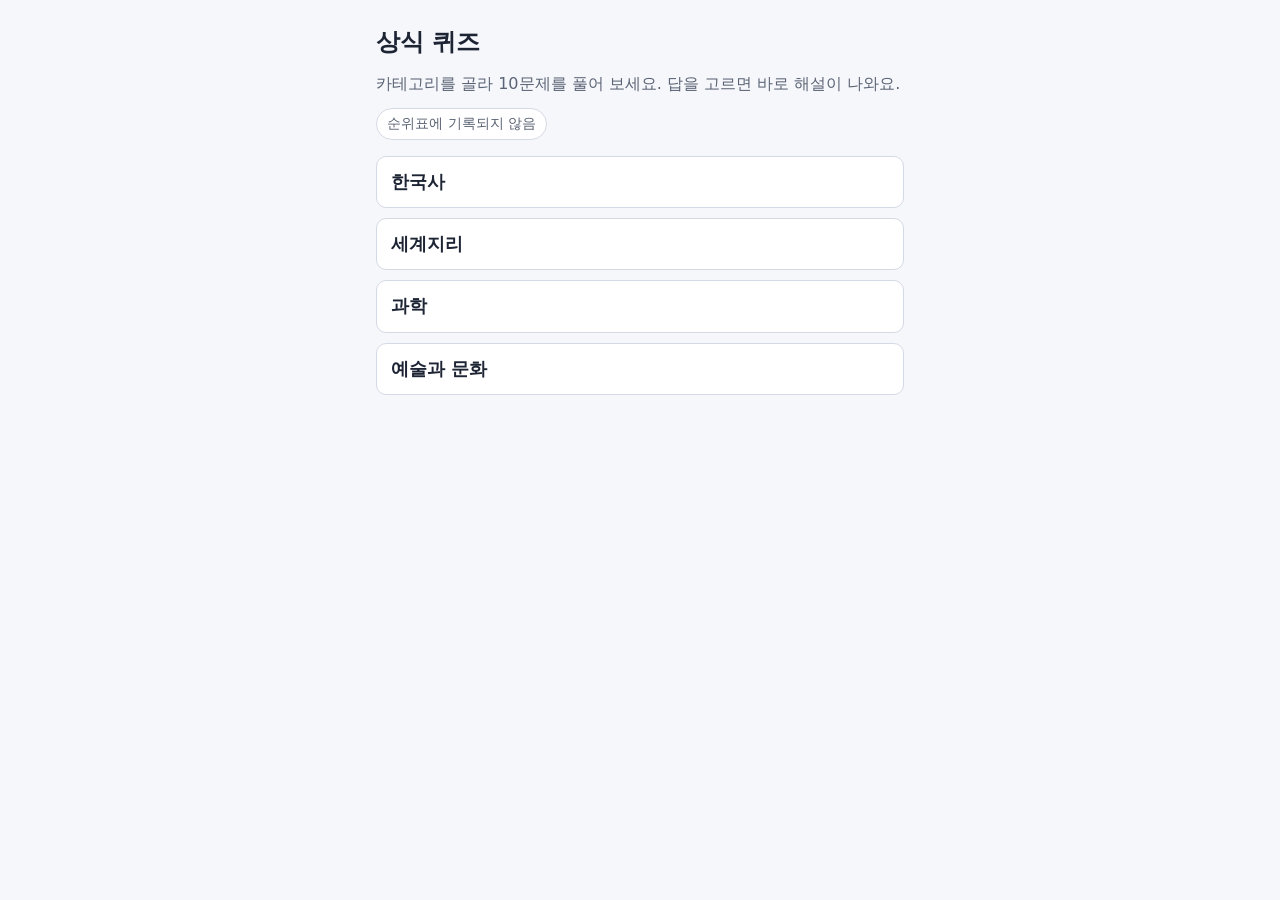
==== Study03_Quiz_A/index.html @ 8b25fad3 "feat: practice mode UI (stage 1) Co-Authored-By: Claude Sonnet 5.5 <noreply@anthropic.com> Claude-Se" ====
<!doctype html>
<html lang="ko">
<head>
  <meta charset="utf-8">
  <meta name="viewport" content="width=device-width, initial-scale=1">
  <title>상식 퀴즈</title>
  <link rel="stylesheet" href="style.css">
</head>
<body>
  <main>
    <section id="view-start">
      <h1>상식 퀴즈</h1>
      <p class="lead">카테고리를 골라 10문제를 풀어 보세요. 답을 고르면 바로 해설이 나와요.</p>
      <p class="no-record-notice">순위표에 기록되지 않음</p>
      <p id="data-error" class="error" role="alert" hidden>문항 데이터를 불러올 수 없음</p>
      <div id="category-list" class="category-list">
        <button type="button" class="category-btn" data-category="한국사">한국사</button>
        <button type="button" class="category-btn" data-category="세계지리">세계지리</button>
        <button type="button" class="category-btn" data-category="과학">과학</button>
        <button type="button" class="category-btn" data-category="예술과 문화">예술과 문화</button>
      </div>
    </section>

    <section id="view-question" hidden>
      <p id="progress" class="progress" aria-live="polite"></p>
      <h2 id="question-text" class="question"></h2>
      <div id="choices" class="choices"></div>
      <div id="feedback" class="feedback" aria-live="polite" hidden>
        <p id="result-label" class="result-label"></p>
        <p id="correct-answer" class="correct-answer"></p>
        <p id="explanation" class="explanation"></p>
        <p id="source" class="source"></p>
      </div>
      <button type="button" id="next-btn" class="primary" hidden>다음</button>
    </section>

    <section id="view-result" hidden>
      <h2>결과</h2>
      <p id="score" class="score"></p>
      <p class="no-record-notice">순위표에 기록되지 않음</p>
      <button type="button" id="home-btn" class="primary">처음으로</button>
    </section>
  </main>

  <script src="questions.js"></script>
  <script src="script.js"></script>
</body>
</html>
---- Study03_Quiz_A/style.css ----
:root {
  --bg: #f6f7fb;
  --fg: #1d2433;
  --muted: #5b6475;
  --card: #ffffff;
  --line: #d5d9e4;
  --accent: #2f5bea;
  --accent-fg: #ffffff;
  --ok: #1b7f4b;
  --ok-bg: #e3f5ea;
  --bad: #b3261e;
  --bad-bg: #fbe7e5;
}

* { box-sizing: border-box; }
[hidden] { display: none !important; }

body {
  margin: 0;
  background: var(--bg);
  color: var(--fg);
  font-family: system-ui, -apple-system, "Segoe UI", "Noto Sans KR", sans-serif;
  line-height: 1.5;
}

main {
  max-width: 560px;
  margin: 0 auto;
  padding: 24px 16px 48px;
}

h1, h2 { margin: 0 0 12px; }
.lead { color: var(--muted); margin: 0 0 12px; }

.no-record-notice {
  display: inline-block;
  margin: 0 0 16px;
  padding: 4px 10px;
  border: 1px solid var(--line);
  border-radius: 999px;
  background: var(--card);
  color: var(--muted);
  font-size: 0.9rem;
}

.error { color: var(--bad); font-weight: 600; }

.category-list { display: grid; gap: 10px; }

button {
  font: inherit;
  cursor: pointer;
  border: 1px solid var(--line);
  border-radius: 10px;
  background: var(--card);
  color: var(--fg);
  padding: 12px 14px;
  text-align: left;
}
button:focus-visible { outline: 3px solid var(--accent); outline-offset: 2px; }
button:disabled { cursor: default; }

.category-btn { font-size: 1.1rem; font-weight: 600; }
.category-btn:disabled { opacity: 0.5; }

.progress { color: var(--muted); margin: 0 0 8px; font-weight: 600; }
.question { font-size: 1.2rem; line-height: 1.4; margin-bottom: 16px; overflow-wrap: anywhere; }

.choices { display: grid; gap: 10px; }
.choice-btn { display: flex; gap: 10px; align-items: baseline; width: 100%; overflow-wrap: anywhere; }
.choice-num { font-weight: 700; color: var(--muted); }
.choice-text { flex: 1; }
.mark { font-weight: 700; }
.choice-btn.correct { background: var(--ok-bg); border-color: var(--ok); color: var(--ok); }
.choice-btn.wrong { background: var(--bad-bg); border-color: var(--bad); color: var(--bad); }

.feedback {
  margin-top: 16px;
  padding: 12px 14px;
  background: var(--card);
  border: 1px solid var(--line);
  border-radius: 10px;
  overflow-wrap: anywhere;
}
.feedback p { margin: 0 0 6px; }
.result-label { font-weight: 700; font-size: 1.1rem; }
.result-label.ok { color: var(--ok); }
.result-label.bad { color: var(--bad); }
.source { color: var(--muted); font-size: 0.85rem; }
.source a { color: var(--accent); }

.primary {
  margin-top: 16px;
  background: var(--accent);
  color: var(--accent-fg);
  border-color: var(--accent);
  font-weight: 600;
  text-align: center;
  width: 100%;
}

.score { font-size: 2.4rem; font-weight: 800; margin: 8px 0 12px; }
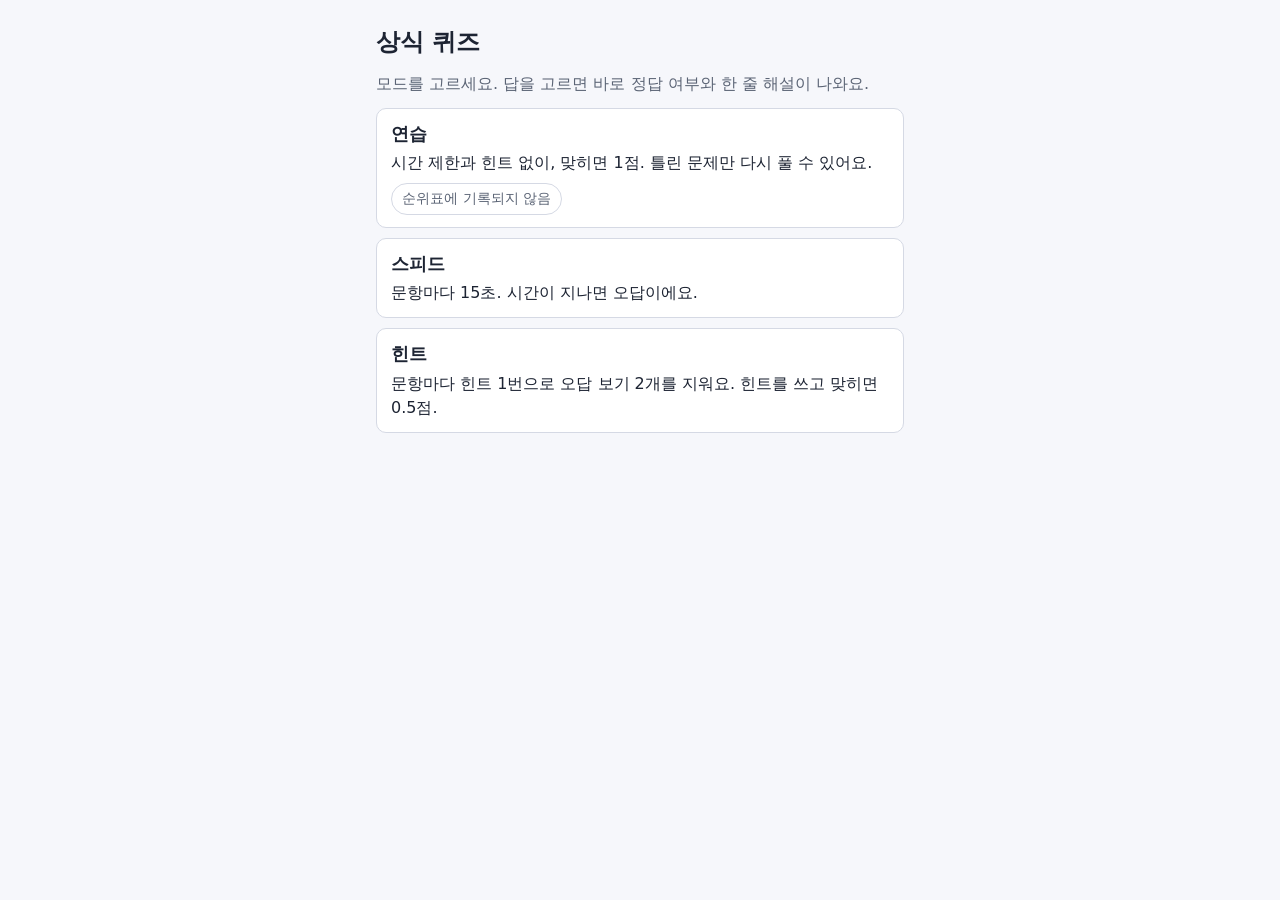
==== commit d84e1e86: "feat: speed/hint modes, mode select, retry (stage 2) Co-Authored-By: Claude Sonnet 5.5 <noreply@anth" ====
--- a/Study03_Quiz_A/index.html
+++ b/Study03_Quiz_A/index.html
@@ -8,10 +8,30 @@
 </head>
 <body>
   <main>
-    <section id="view-start">
+    <section id="view-mode">
       <h1>상식 퀴즈</h1>
-      <p class="lead">카테고리를 골라 10문제를 풀어 보세요. 답을 고르면 바로 해설이 나와요.</p>
-      <p class="no-record-notice">순위표에 기록되지 않음</p>
+      <p class="lead">모드를 고르세요. 답을 고르면 바로 정답 여부와 한 줄 해설이 나와요.</p>
+      <div class="mode-list">
+        <button type="button" class="mode-btn" data-mode="practice">
+          <strong>연습</strong>
+          <span>시간 제한과 힌트 없이, 맞히면 1점. 틀린 문제만 다시 풀 수 있어요.</span>
+          <span class="no-record-notice">순위표에 기록되지 않음</span>
+        </button>
+        <button type="button" class="mode-btn" data-mode="speed">
+          <strong>스피드</strong>
+          <span>문항마다 15초. 시간이 지나면 오답이에요.</span>
+        </button>
+        <button type="button" class="mode-btn" data-mode="hint">
+          <strong>힌트</strong>
+          <span>문항마다 힌트 1번으로 오답 보기 2개를 지워요. 힌트를 쓰고 맞히면 0.5점.</span>
+        </button>
+      </div>
+    </section>
+
+    <section id="view-start" hidden>
+      <h1>카테고리 선택</h1>
+      <p class="lead">모드: <strong id="start-mode-label"></strong></p>
+      <p id="start-notice" class="no-record-notice" hidden>순위표에 기록되지 않음</p>
       <p id="data-error" class="error" role="alert" hidden>문항 데이터를 불러올 수 없음</p>
       <div id="category-list" class="category-list">
         <button type="button" class="category-btn" data-category="한국사">한국사</button>
@@ -22,9 +42,13 @@
     </section>
 
     <section id="view-question" hidden>
-      <p id="progress" class="progress" aria-live="polite"></p>
+      <div class="status-row">
+        <p id="progress" class="progress" aria-live="polite"></p>
+        <p id="timer-box" class="timer-box" hidden>남은 시간 <span id="timer">15</span>초</p>
+      </div>
       <h2 id="question-text" class="question"></h2>
       <div id="choices" class="choices"></div>
+      <button type="button" id="hint-btn" class="hint-btn" hidden>힌트 (오답 2개 지우기)</button>
       <div id="feedback" class="feedback" aria-live="polite" hidden>
         <p id="result-label" class="result-label"></p>
         <p id="correct-answer" class="correct-answer"></p>
@@ -37,8 +61,11 @@
     <section id="view-result" hidden>
       <h2>결과</h2>
       <p id="score" class="score"></p>
-      <p class="no-record-notice">순위표에 기록되지 않음</p>
-      <button type="button" id="home-btn" class="primary">처음으로</button>
+      <p id="result-notice" class="no-record-notice" hidden>순위표에 기록되지 않음</p>
+      <p id="retry-summary" class="retry-summary" hidden></p>
+      <button type="button" id="retry-btn" class="primary" hidden>틀린 문제 다시 풀기</button>
+      <button type="button" id="again-btn" class="secondary">같은 설정으로 다시 하기</button>
+      <button type="button" id="home-btn" class="secondary">처음으로</button>
     </section>
   </main>
 
--- a/Study03_Quiz_A/style.css
+++ b/Study03_Quiz_A/style.css
@@ -100,3 +100,18 @@
 }
 
 .score { font-size: 2.4rem; font-weight: 800; margin: 8px 0 12px; }
+
+.mode-list { display: grid; gap: 10px; }
+.mode-btn { display: grid; gap: 4px; width: 100%; overflow-wrap: anywhere; }
+.mode-btn strong { font-size: 1.1rem; }
+.mode-btn .no-record-notice { margin: 4px 0 0; justify-self: start; }
+
+.status-row { display: flex; justify-content: space-between; align-items: baseline; gap: 12px; }
+.timer-box { margin: 0 0 8px; font-weight: 700; }
+.timer-box #timer { font-size: 1.3rem; color: var(--accent); }
+
+.hint-btn { margin-top: 12px; width: 100%; text-align: center; }
+.hint-btn:disabled { opacity: 0.5; }
+
+.retry-summary { font-weight: 600; margin: 0 0 8px; }
+.secondary { margin-top: 10px; width: 100%; text-align: center; }
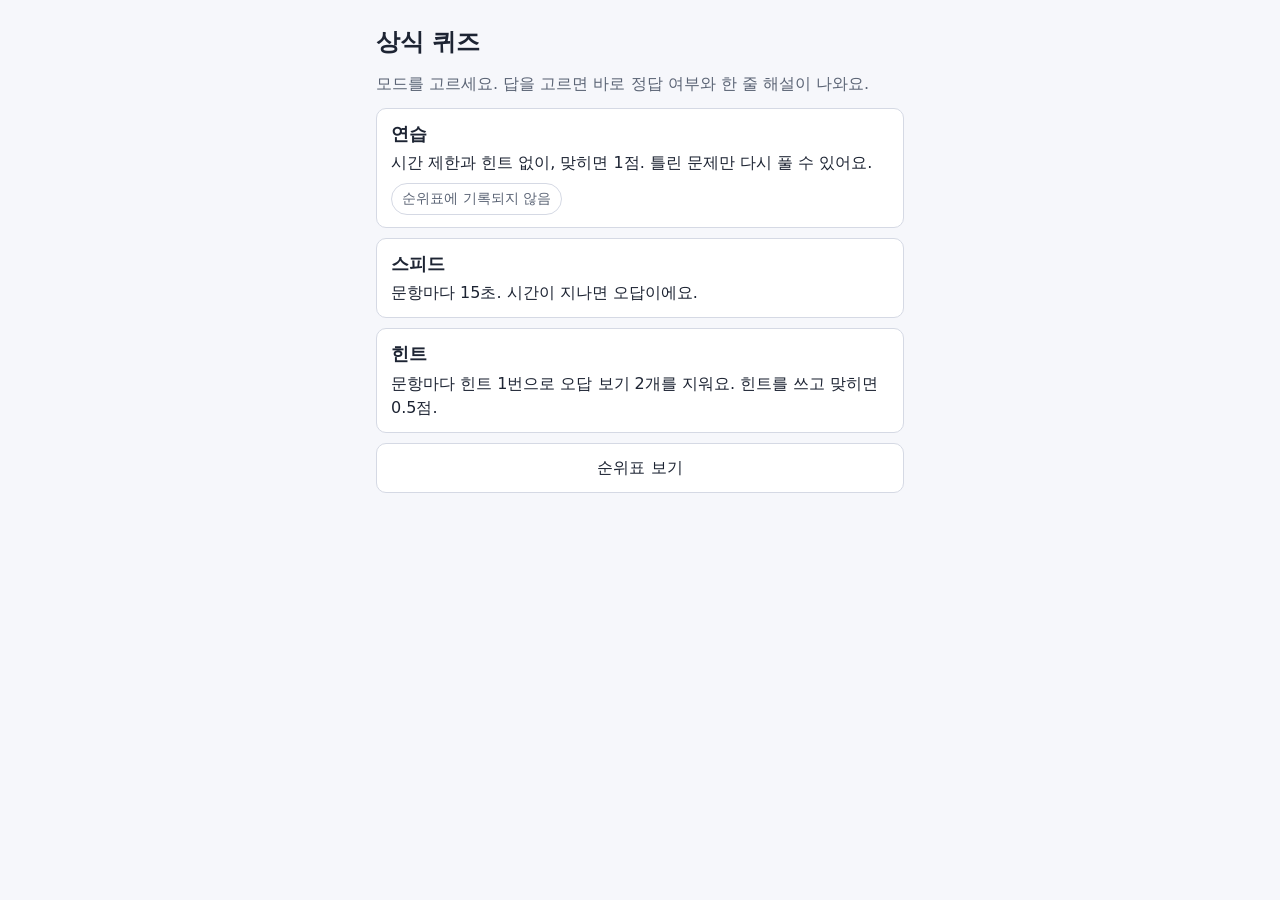
==== commit d3248930: "feat: leaderboard UI and record saving (stage 3) Co-Authored-By: Claude Sonnet 5.5 <noreply@anthropi" ====
--- a/Study03_Quiz_A/index.html
+++ b/Study03_Quiz_A/index.html
@@ -26,6 +26,7 @@
           <span>문항마다 힌트 1번으로 오답 보기 2개를 지워요. 힌트를 쓰고 맞히면 0.5점.</span>
         </button>
       </div>
+      <button type="button" id="leaderboard-btn" class="secondary">순위표 보기</button>
     </section>
 
     <section id="view-start" hidden>
@@ -63,9 +64,34 @@
       <p id="score" class="score"></p>
       <p id="result-notice" class="no-record-notice" hidden>순위표에 기록되지 않음</p>
       <p id="retry-summary" class="retry-summary" hidden></p>
+      <div id="save-box" class="save-box" hidden>
+        <label for="name-input">이름을 적고 기록을 저장하세요 (1~10자)</label>
+        <div class="save-row">
+          <input type="text" id="name-input" maxlength="10" autocomplete="off">
+          <button type="button" id="save-btn">기록 저장</button>
+        </div>
+        <p id="save-notice" class="save-notice" role="status" hidden></p>
+      </div>
       <button type="button" id="retry-btn" class="primary" hidden>틀린 문제 다시 풀기</button>
       <button type="button" id="again-btn" class="secondary">같은 설정으로 다시 하기</button>
       <button type="button" id="home-btn" class="secondary">처음으로</button>
+    </section>
+
+    <section id="view-leaderboard" hidden>
+      <h2>순위표</h2>
+      <div class="tab-row" id="lb-mode-tabs">
+        <button type="button" class="lb-mode-tab" data-mode="speed" aria-pressed="true">스피드</button>
+        <button type="button" class="lb-mode-tab" data-mode="hint" aria-pressed="false">힌트</button>
+      </div>
+      <div class="tab-row" id="lb-category-tabs">
+        <button type="button" class="lb-category-tab" data-category="한국사" aria-pressed="true">한국사</button>
+        <button type="button" class="lb-category-tab" data-category="세계지리" aria-pressed="false">세계지리</button>
+        <button type="button" class="lb-category-tab" data-category="과학" aria-pressed="false">과학</button>
+        <button type="button" class="lb-category-tab" data-category="예술과 문화" aria-pressed="false">예술과 문화</button>
+      </div>
+      <ol id="lb-list" class="lb-list"></ol>
+      <p id="lb-empty" class="lb-empty" hidden>아직 기록이 없어요</p>
+      <button type="button" id="lb-back-btn" class="secondary">돌아가기</button>
     </section>
   </main>
 
--- a/Study03_Quiz_A/style.css
+++ b/Study03_Quiz_A/style.css
@@ -115,3 +115,25 @@
 
 .retry-summary { font-weight: 600; margin: 0 0 8px; }
 .secondary { margin-top: 10px; width: 100%; text-align: center; }
+
+.save-box { margin: 12px 0; padding: 12px 14px; background: var(--card); border: 1px solid var(--line); border-radius: 10px; }
+.save-box label { display: block; margin-bottom: 8px; font-weight: 600; }
+.save-row { display: flex; gap: 8px; }
+.save-row input { flex: 1; min-width: 0; font: inherit; padding: 10px 12px; border: 1px solid var(--line); border-radius: 10px; }
+.save-row input:focus-visible { outline: 3px solid var(--accent); outline-offset: 2px; }
+.save-row button { flex: none; }
+.save-row button:disabled, .save-row input:disabled { opacity: 0.6; }
+.save-notice { margin: 8px 0 0; font-weight: 600; }
+.save-notice.error { color: var(--bad); }
+.save-notice.ok { color: var(--ok); }
+
+.tab-row { display: flex; flex-wrap: wrap; gap: 8px; margin-bottom: 10px; }
+.tab-row button { padding: 8px 12px; text-align: center; }
+.tab-row button[aria-pressed="true"] { background: var(--accent); color: var(--accent-fg); border-color: var(--accent); font-weight: 600; }
+
+.lb-list { list-style: none; margin: 12px 0; padding: 0; display: grid; gap: 8px; }
+.lb-row { display: grid; grid-template-columns: 2.2em 1fr auto auto; gap: 8px; align-items: baseline; padding: 10px 12px; background: var(--card); border: 1px solid var(--line); border-radius: 10px; }
+.lb-name { overflow-wrap: anywhere; }
+.lb-score { font-weight: 700; }
+.lb-date { color: var(--muted); font-size: 0.85rem; }
+.lb-empty { color: var(--muted); }
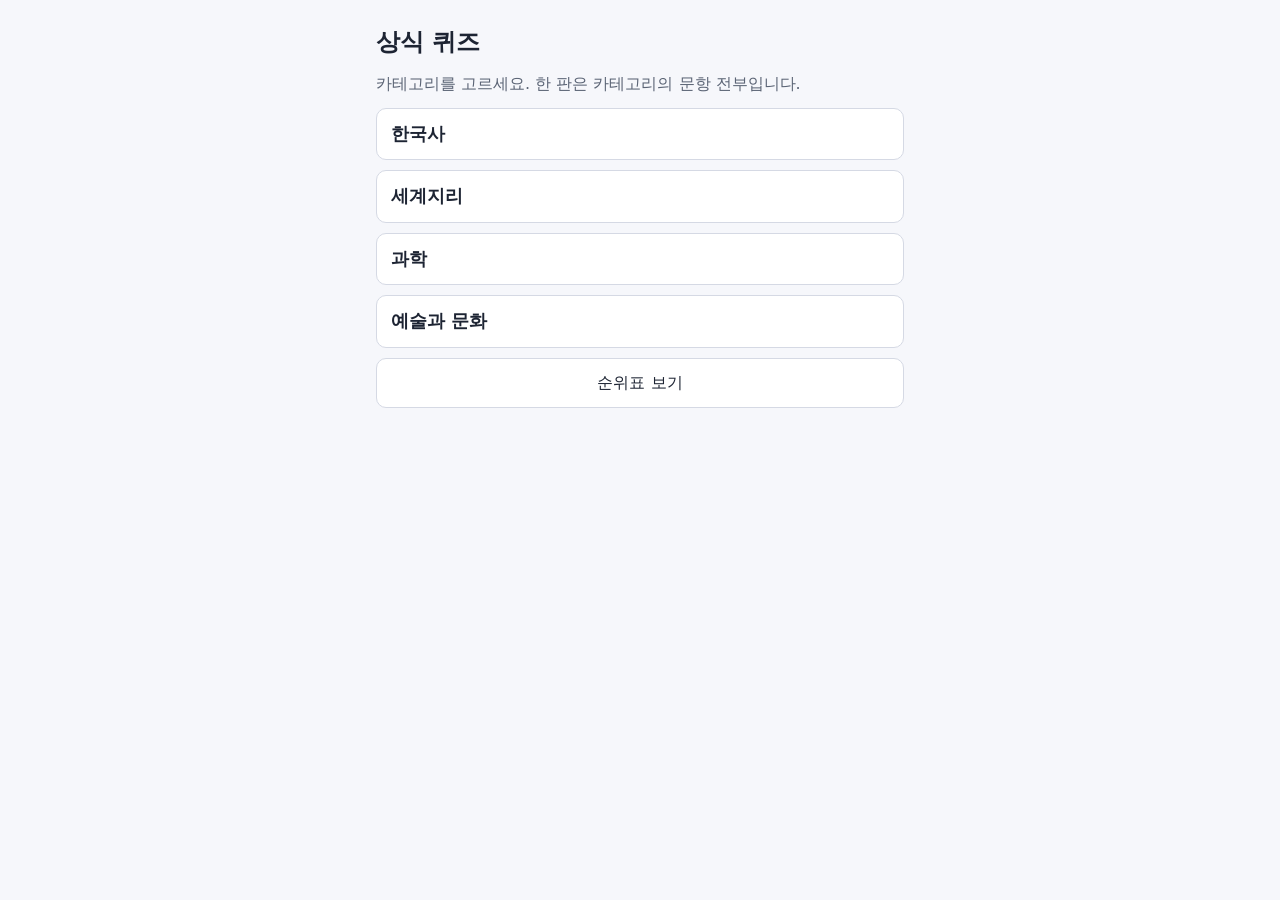
==== commit 5741edd1: "feat: category-first start screen with 순위표 보기, mode selection after category Co-Authored-By: Claude " ====
--- a/Study03_Quiz_A/index.html
+++ b/Study03_Quiz_A/index.html
@@ -8,9 +8,22 @@
 </head>
 <body>
   <main>
-    <section id="view-mode">
+    <section id="view-start">
       <h1>상식 퀴즈</h1>
-      <p class="lead">모드를 고르세요. 답을 고르면 바로 정답 여부와 한 줄 해설이 나와요.</p>
+      <p class="lead">카테고리를 고르세요. 한 판은 카테고리의 문항 전부입니다.</p>
+      <p id="data-error" class="error" role="alert" hidden>문항 데이터를 불러올 수 없음</p>
+      <div id="category-list" class="category-list">
+        <button type="button" class="category-btn" data-category="한국사">한국사</button>
+        <button type="button" class="category-btn" data-category="세계지리">세계지리</button>
+        <button type="button" class="category-btn" data-category="과학">과학</button>
+        <button type="button" class="category-btn" data-category="예술과 문화">예술과 문화</button>
+      </div>
+      <button type="button" id="leaderboard-btn" class="secondary">순위표 보기</button>
+    </section>
+
+    <section id="view-mode" hidden>
+      <h1>모드 선택</h1>
+      <p class="lead">카테고리: <strong id="mode-category-label"></strong>. 모드를 고르세요. 답을 고르면 바로 정답 여부와 한 줄 해설이 나와요.</p>
       <div class="mode-list">
         <button type="button" class="mode-btn" data-mode="practice">
           <strong>연습</strong>
@@ -26,25 +39,14 @@
           <span>문항마다 힌트 1번으로 오답 보기 2개를 지워요. 힌트를 쓰고 맞히면 0.5점.</span>
         </button>
       </div>
-      <button type="button" id="leaderboard-btn" class="secondary">순위표 보기</button>
-    </section>
-
-    <section id="view-start" hidden>
-      <h1>카테고리 선택</h1>
-      <p class="lead">모드: <strong id="start-mode-label"></strong></p>
-      <p id="start-notice" class="no-record-notice" hidden>순위표에 기록되지 않음</p>
-      <p id="data-error" class="error" role="alert" hidden>문항 데이터를 불러올 수 없음</p>
-      <div id="category-list" class="category-list">
-        <button type="button" class="category-btn" data-category="한국사">한국사</button>
-        <button type="button" class="category-btn" data-category="세계지리">세계지리</button>
-        <button type="button" class="category-btn" data-category="과학">과학</button>
-        <button type="button" class="category-btn" data-category="예술과 문화">예술과 문화</button>
-      </div>
+      <button type="button" id="mode-back-btn" class="secondary">카테고리 다시 고르기</button>
     </section>
 
     <section id="view-question" hidden>
       <div class="status-row">
+        <p id="mode-line" class="mode-line"></p>
         <p id="progress" class="progress" aria-live="polite"></p>
+        <p id="live-score" class="live-score"></p>
         <p id="timer-box" class="timer-box" hidden>남은 시간 <span id="timer">15</span>초</p>
       </div>
       <h2 id="question-text" class="question"></h2>
@@ -63,6 +65,7 @@
       <h2>결과</h2>
       <p id="score" class="score"></p>
       <p id="result-notice" class="no-record-notice" hidden>순위표에 기록되지 않음</p>
+      <ol id="result-list" class="result-list" aria-label="문항별 결과"></ol>
       <p id="retry-summary" class="retry-summary" hidden></p>
       <div id="save-box" class="save-box" hidden>
         <label for="name-input">이름을 적고 기록을 저장하세요 (1~10자)</label>
@@ -73,7 +76,7 @@
         <p id="save-notice" class="save-notice" role="status" hidden></p>
       </div>
       <button type="button" id="retry-btn" class="primary" hidden>틀린 문제 다시 풀기</button>
-      <button type="button" id="again-btn" class="secondary">같은 설정으로 다시 하기</button>
+      <button type="button" id="again-btn" class="secondary">같은 모드 다시</button>
       <button type="button" id="home-btn" class="secondary">처음으로</button>
     </section>
 
--- a/Study03_Quiz_A/style.css
+++ b/Study03_Quiz_A/style.css
@@ -137,3 +137,14 @@
 .lb-score { font-weight: 700; }
 .lb-date { color: var(--muted); font-size: 0.85rem; }
 .lb-empty { color: var(--muted); }
+
+.status-row { flex-wrap: wrap; }
+.mode-line { margin: 0 0 8px; font-weight: 700; flex: 1 1 100%; }
+.live-score { margin: 0 0 8px; font-weight: 600; color: var(--muted); }
+
+.result-list { list-style: none; margin: 12px 0; padding: 0; display: grid; gap: 6px; }
+.result-item { display: grid; grid-template-columns: 2.4em 1fr; gap: 8px; padding: 8px 12px; background: var(--card); border: 1px solid var(--line); border-radius: 10px; overflow-wrap: anywhere; }
+.result-item .badge { font-weight: 700; }
+.result-item.ok .badge { color: var(--ok); }
+.result-item.bad .badge { color: var(--bad); }
+.result-item .detail { display: block; color: var(--muted); font-size: 0.9rem; }
